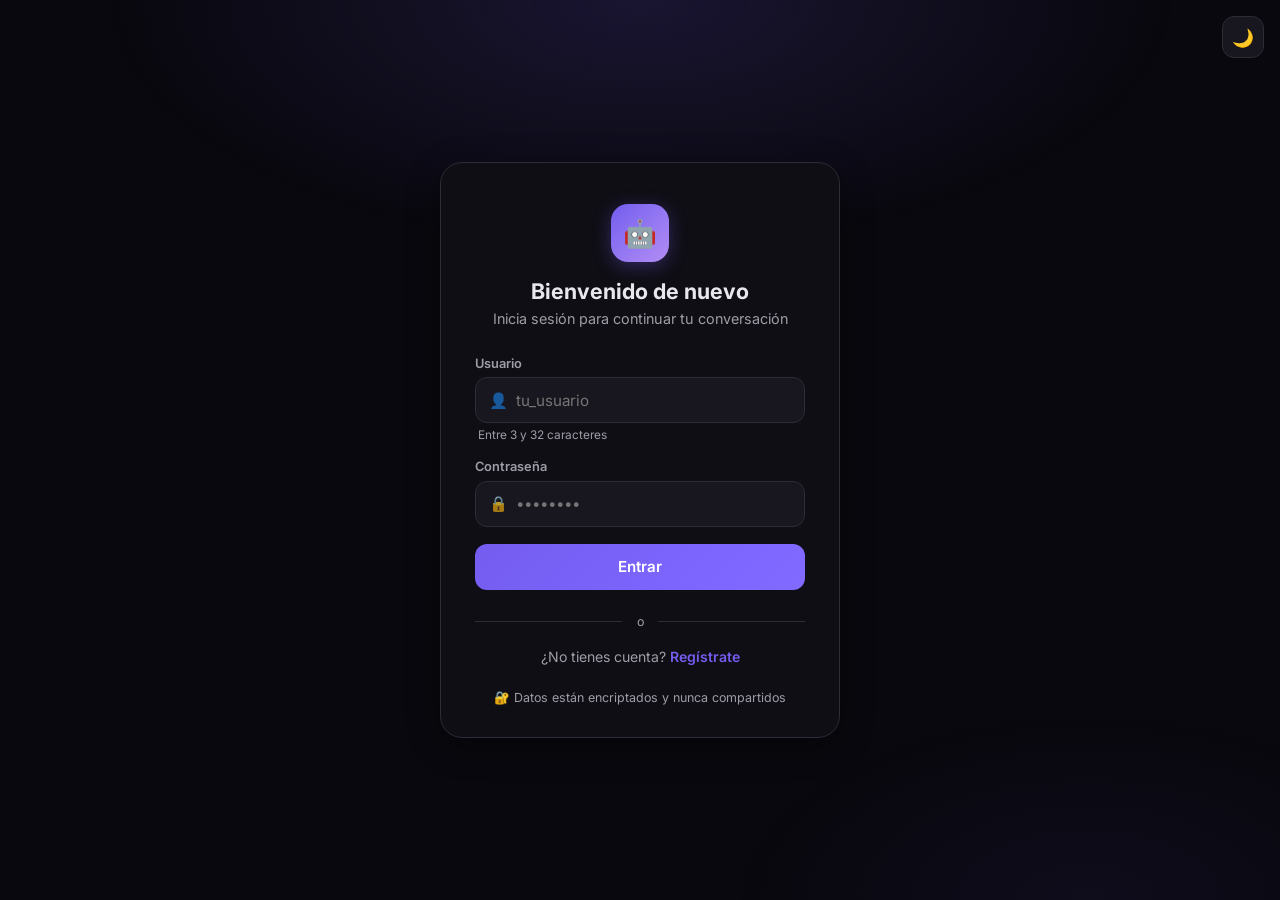
==== page/register/register.html @ bdcfb997 "chatbot 404" ====
<!DOCTYPE html>
<html lang="es">
<head>
    <meta charset="UTF-8">
    <meta name="viewport" content="width=device-width, initial-scale=1.0, viewport-fit=cover">
    <!-- NUEVO: pantallas de login no deben indexarse -->
    <meta name="robots" content="noindex">
    <meta name="description" content="Asistente de IA.">
    <meta name="theme-color" content="#6d4aff">
    <meta name="color-scheme" content="dark light">
    <meta name="referrer" content="strict-origin-when-cross-origin">

    <title>Acceder — Chatbot</title>

    <link rel="icon" type="image/svg+xml" href="../../ass/img/favicon.svg">
    <link rel="stylesheet" href="../../ass/css/style.css">
    <link rel="preconnect" href="https://fonts.googleapis.com">
    <link rel="preconnect" href="https://fonts.gstatic.com" crossorigin>
    <link href="https://fonts.googleapis.com/css2?family=Inter:wght@400;500;600;700&family=Fira+Code:wght@400;500&display=swap" rel="stylesheet">
</head>
<body data-page="login" class="theme-dark">
    <!-- NUEVO: los usuarios sin JS deben poder salir del ciclo -->
    <noscript>
        <div class="noscript-warning">
            <span>⚠️</span>
            <p>Esta aplicación requiere JavaScript activado.</p>
        </div>
    </noscript>

    <button class="theme-toggle" id="theme-toggle" aria-label="Cambiar tema" title="Alternar modo oscuro/claro" aria-pressed="false">
        <span class="icon moon">🌙</span>
        <span class="icon sun hidden">☀️</span>
    </button>

    <main class="auth-page">
        <div class="auth-card glass-effect">
            <div class="auth-header">
                <div class="auth-logo animate-bounce" aria-hidden="true">🤖</div>
                <h1 id="auth-title" class="animate-fade-in">Bienvenido de nuevo</h1>
                <p id="auth-sub" class="sub animate-fade-in-delay">Inicia sesión para continuar tu conversación</p>
            </div>

            <div class="auth-error-box hidden" id="auth-error" role="alert" aria-live="assertive">
                <span class="error-icon">⚠️</span>
                <span class="error-message"></span>
            </div>

            <!-- Formulario Login -->
            <form id="login-form" class="animate-slide-up" novalidate aria-labelledby="auth-title">
                <div class="input-group">
                    <label for="login-user">Usuario</label>
                    <div class="input-wrapper">
                        <span class="input-icon" aria-hidden="true">👤</span>
                        <input type="text" id="login-user" name="username" required autocomplete="username"
                               minlength="3" maxlength="32" placeholder="tu_usuario"
                               aria-describedby="login-user-hint">
                    </div>
                    <!-- NUEVO: pista de formato accesible -->
                    <p class="input-hint" id="login-user-hint">Entre 3 y 32 caracteres</p>
                </div>
                <div class="input-group">
                    <label for="login-pass">Contraseña</label>
                    <div class="input-wrapper">
                        <span class="input-icon" aria-hidden="true">🔒</span>
                        <input type="password" id="login-pass" name="password" required
                               autocomplete="current-password" placeholder="••••••••">
                    </div>
                </div>
                <button type="submit" class="btn-primary btn-animated" id="login-submit">
                    <span class="btn-text">Entrar</span>
                    <span class="btn-loader hidden" aria-hidden="true">⏳</span>
                </button>
            </form>

            <!-- Formulario Registro -->
            <form id="register-form" class="hidden animate-slide-up" novalidate>
                <div class="input-group">
                    <label for="reg-user">Elige un usuario</label>
                    <div class="input-wrapper">
                        <span class="input-icon" aria-hidden="true">👤</span>
                        <input type="text" id="reg-user" name="new-username" required minlength="3" maxlength="32"
                               autocomplete="off" placeholder="nuevo_usuario"
                               aria-describedby="reg-user-hint">
                    </div>
                    <p class="input-hint" id="reg-user-hint">Entre 3 y 32 caracteres</p>
                </div>
                <div class="input-group">
                    <label for="reg-pass">Elige una contraseña</label>
                    <div class="input-wrapper">
                        <span class="input-icon" aria-hidden="true">🔒</span>
                        <input type="password" id="reg-pass" name="new-password" required minlength="6" maxlength="72"
                               autocomplete="new-password" placeholder="Mínimo 6 caracteres"
                               aria-describedby="reg-pass-strength">
                    </div>
                    <!-- NUEVO: indicador visual de fuerza de contraseña -->
                    <div class="strength-meter hidden" id="reg-pass-strength" aria-live="polite">
                        <div class="strength-bars" data-level="0">
                            <span></span><span></span><span></span><span></span>
                        </div>
                        <span class="strength-label">Seguridad de la contraseña</span>
                    </div>
                </div>
                <div class="input-group">
                    <label for="reg-pass-confirm">Confirmar contraseña</label>
                    <div class="input-wrapper">
                        <span class="input-icon" aria-hidden="true">✓</span>
                        <input type="password" id="reg-pass-confirm" name="password-confirm" required
                               autocomplete="new-password" placeholder="Repite la contraseña">
                    </div>
                </div>
                <button type="submit" class="btn-primary btn-animated" id="reg-submit">
                    <span class="btn-text">Crear cuenta</span>
                    <span class="btn-loader hidden" aria-hidden="true">⏳</span>
                </button>
            </form>

            <div class="auth-divider" aria-hidden="true">
                <span>o</span>
            </div>

            <p class="auth-switch" id="auth-switch">
                ¿No tienes cuenta? <a href="#" id="toggle-link" tabindex="0">Regístrate</a>
            </p>

            <div class="auth-footer">
                <p class="text-muted">🔐 Datos están encriptados y nunca compartidos</p>
            </div>
        </div>
    </main>
    <script type="module" src="../../ass/js/script.js"></script>
</body>
</html>
---- ass/css/style.css ----
/* ============================================================
   Chatbot UI — Tema oscuro/claro moderno (2026)
   Stack: oklch() + color-mix() — Baseline ampliamente soportado
   Compatible con: Chrome/Edge 111+, Firefox 113+, Safari 15.4+
   ============================================================ */

/* ---------------- TOKENS DE DISEÑO ---------------- */

:root {
    color-scheme: dark;

    /* Paleta base en OKLCH: tono morado Proton ~285 */
    --primary:         oklch(58% 0.21 285);
    --primary-hover:   oklch(63% 0.22 285);
    --primary-soft:    oklch(58% 0.21 285 / 0.16);

    /* Superficies (grises fríos, nunca negro puro — evita halación OLED) */
    --bg:              oklch(14% 0.012 290);
    --bg-elev:         oklch(17% 0.014 290);
    --surface:         oklch(21% 0.016 290);
    --surface-2:       oklch(26% 0.018 290);
    --code-bg:         oklch(12% 0.01 290);

    /* Texto */
    --text:            oklch(93% 0.006 290);
    --text-dim:        oklch(70% 0.014 290);

    --border:          oklch(30% 0.02 290);
    --border-strong:   oklch(38% 0.025 290);

    /* Estados */
    --accent-green:    oklch(70% 0.17 155);
    --accent-red:      oklch(63% 0.21 25);
    --accent-amber:    oklch(75% 0.15 85);

    /* Geometría y profundidad */
    --radius:          16px;
    --radius-sm:       10px;
    --shadow:          0 8px 32px oklch(0% 0 0 / 0.38);
    --shadow-glow:     0 4px 18px oklch(58% 0.21 285 / 0.35);

    /* Tipografía fluida */
    --font-sans: "Inter", -apple-system, BlinkMacSystemFont, "Segoe UI", Roboto, sans-serif;
    --font-mono: "Fira Code", "JetBrains Mono", ui-monospace, monospace;
}

/* Modo claro — se activa con .theme-light o data-theme="light" */
body.theme-light,
body[data-theme="light"] {
    color-scheme: light;

    --bg:              oklch(97% 0.004 290);
    --bg-elev:         oklch(100% 0 0);
    --surface:         oklch(100% 0 0);
    --surface-2:       oklch(94% 0.006 290);
    --code-bg:         oklch(95% 0.006 290);

    --text:            oklch(22% 0.02 290);
    --text-dim:        oklch(48% 0.02 290);

    --border:          oklch(88% 0.01 290);
    --border-strong:   oklch(80% 0.015 290);

    --shadow:          0 8px 32px oklch(20% 0.02 290 / 0.1);
}

/* ---------------- RESET / BASE ---------------- */

*, *::before, *::after { box-sizing: border-box; margin: 0; padding: 0; }

html { height: 100%; }
body {
    height: 100%;
    font-family: var(--font-sans);
    color: var(--text);
    background: var(--bg);
    -webkit-font-smoothing: antialiased;
    transition: background-color .3s ease, color .3s ease;
}

/* Fondo con aura morada sutil (solo decorativo, sin afectar rendimiento) */
body::before {
    content: "";
    position: fixed;
    inset: 0;
    z-index: -1;
    pointer-events: none;
    background:
        radial-gradient(60% 40% at 50% 0%, var(--primary-soft) 0%, transparent 70%),
        radial-gradient(40% 30% at 85% 100%, oklch(58% 0.21 285 / 0.06) 0%, transparent 70%);
}

::selection { background: var(--primary); color: #fff; }

button { font-family: inherit; }
button:focus-visible,
a:focus-visible,
input:focus-visible,
textarea:focus-visible,
[tabindex]:focus-visible {
    outline: 2px solid var(--primary);
    outline-offset: 2px;
    border-radius: 4px;
}

/* Scrollbar */
::-webkit-scrollbar { width: 8px; height: 8px; }
::-webkit-scrollbar-track { background: transparent; }
::-webkit-scrollbar-thumb { background: var(--surface-2); border-radius: 4px; }
::-webkit-scrollbar-thumb:hover { background: var(--border-strong); }
* { scrollbar-width: thin; scrollbar-color: var(--surface-2) transparent; }

/* ---------------- UTILIDADES ---------------- */

.hidden { display: none !important; }

.glass-effect {
    background: color-mix(in oklab, var(--bg-elev) 78%, transparent);
    backdrop-filter: blur(12px) saturate(1.4);
    -webkit-backdrop-filter: blur(12px) saturate(1.4);
}

/* Skip link accesible (visible solo con Tab) */
.skip-link {
    position: absolute;
    top: -100px;
    left: 1rem;
    z-index: 1000;
    padding: .6rem 1rem;
    background: var(--primary);
    color: #fff;
    font-weight: 600;
    border-radius: 0 0 var(--radius-sm) var(--radius-sm);
    text-decoration: none;
    transition: top .2s ease;
}
.skip-link:focus { top: 0; }

/* Aviso sin JavaScript */
.noscript-warning {
    position: fixed;
    inset: 0;
    display: grid;
    place-content: center;
    gap: .8rem;
    justify-items: center;
    background: var(--bg);
    color: var(--text);
    font-size: 1rem;
    z-index: 999;
}
.noscript-warning span { font-size: 2.2rem; }

/* ============================================================
   INDEX — PANTALLA DE CARGA
   ============================================================ */

.loader-screen {
    position: fixed;
    inset: 0;
    z-index: 900;
    display: grid;
    place-content: center;
    justify-items: center;
    gap: 1.4rem;
    background: var(--bg);
    transition: opacity .35s ease, visibility .35s ease;
}
.loader-screen.done { opacity: 0; visibility: hidden; pointer-events: none; }

.logo-loader {
    position: relative;
    width: 88px;
    height: 88px;
    display: grid;
    place-items: center;
}

.spinner-ring {
    position: absolute;
    inset: 0;
    border-radius: 50%;
    border: 3px solid transparent;
    border-top-color: var(--primary);
    border-right-color: color-mix(in oklab, var(--primary) 40%, transparent);
    animation: spin 1s linear infinite;
}
@keyframes spin { to { transform: rotate(360deg); } }

.logo-icon {
    font-size: 2.4rem;
    animation: breathe 2s ease-in-out infinite;
}
@keyframes breathe { 50% { transform: scale(1.12); } }

.loading-text {
    color: var(--text-dim);
    font-size: .9rem;
    letter-spacing: .02em;
}

/* Barra de progreso indeterminada */
.loading-bar {
    width: 160px;
    height: 3px;
    border-radius: 3px;
    background: var(--surface-2);
    overflow: hidden;
    position: relative;
}
.loading-bar::after {
    content: "";
    position: absolute;
    inset: 0;
    width: 40%;
    border-radius: inherit;
    background: var(--primary);
    animation: slide-bar 1.2s ease-in-out infinite;
}
@keyframes slide-bar {
    from { transform: translateX(-100%); }
    to   { transform: translateX(350%); }
}

/* ============================================================
   REGISTER — AUTENTICACIÓN
   ============================================================ */

.auth-page {
    min-height: 100vh;
    min-height: 100dvh;
    display: grid;
    place-items: center;
    padding: 1rem;
}

.auth-card {
    width: 100%;
    max-width: 400px;
    background: var(--bg-elev);
    border: 1px solid var(--border);
    border-radius: 22px;
    padding: 2.6rem 2.1rem 2rem;
    box-shadow: var(--shadow);
    animation: rise .45s cubic-bezier(.2, .8, .3, 1);
}
@keyframes rise {
    from { opacity: 0; transform: translateY(16px) scale(.98); }
    to   { opacity: 1; transform: translateY(0) scale(1); }
}

.auth-header { text-align: center; margin-bottom: 1.8rem; }

.auth-logo {
    width: 58px;
    height: 58px;
    margin: 0 auto 1rem;
    border-radius: 17px;
    background: linear-gradient(135deg, var(--primary), oklch(72% 0.15 300));
    display: grid;
    place-items: center;
    font-size: 1.7rem;
    box-shadow: var(--shadow-glow);
}

#auth-title { font-size: 1.35rem; font-weight: 700; margin-bottom: .35rem; }
.sub { color: var(--text-dim); font-size: .9rem; }

.auth-error-box {
    display: flex;
    align-items: center;
    gap: .55rem;
    background: color-mix(in oklab, var(--accent-red) 12%, transparent);
    color: var(--accent-red);
    border: 1px solid color-mix(in oklab, var(--accent-red) 30%, transparent);
    padding: .65rem .9rem;
    border-radius: var(--radius-sm);
    font-size: .85rem;
    margin-bottom: 1.1rem;
    animation: shake .3s ease;
}
@keyframes shake {
    25% { transform: translateX(-4px); }
    75% { transform: translateX(4px); }
}

/* Formularios */
.input-group { margin-bottom: 1.1rem; }

.input-group label {
    display: block;
    font-size: .8rem;
    font-weight: 600;
    color: var(--text-dim);
    margin-bottom: .4rem;
}

.input-wrapper {
    position: relative;
    display: flex;
    align-items: center;
}

.input-icon {
    position: absolute;
    left: .9rem;
    font-size: .95rem;
    pointer-events: none;
    opacity: .7;
}

.input-wrapper input {
    width: 100%;
    padding: .78rem 1rem .78rem 2.5rem;
    background: var(--surface);
    border: 1px solid var(--border);
    border-radius: 12px;
    color: var(--text);
    font-size: .95rem;
    font-family: inherit;
    outline: none;
    transition: border-color .2s, box-shadow .2s, background-color .2s;
}
.input-wrapper input:focus {
    border-color: var(--primary);
    box-shadow: 0 0 0 3px var(--primary-soft);
}
.input-wrapper input:user-invalid {
    border-color: var(--accent-red);
    box-shadow: 0 0 0 3px color-mix(in oklab, var(--accent-red) 14%, transparent);
}

.input-hint {
    font-size: .74rem;
    color: var(--text-dim);
    margin-top: .3rem;
    padding-left: .2rem;
}

/* Medidor de fuerza de contraseña */
.strength-meter { margin-top: .55rem; }
.strength-bars {
    display: flex;
    gap: 4px;
    margin-bottom: .3rem;
}
.strength-bars span {
    flex: 1;
    height: 4px;
    border-radius: 2px;
    background: var(--surface-2);
    transition: background-color .25s ease;
}
.strength-bars[data-level="1"] span:nth-child(-n+1) { background: var(--accent-red); }
.strength-bars[data-level="2"] span:nth-child(-n+2) { background: var(--accent-amber); }
.strength-bars[data-level="3"] span:nth-child(-n+3) { background: oklch(75% 0.14 130); }
.strength-bars[data-level="4"] span:nth-child(-n+4) { background: var(--accent-green); }

.strength-label { font-size: .74rem; color: var(--text-dim); }

/* Botón primario */
.btn-primary {
    width: 100%;
    padding: .82rem;
    background: linear-gradient(135deg, var(--primary), var(--primary-hover));
    color: #fff;
    border: none;
    border-radius: 12px;
    font-size: .95rem;
    font-weight: 600;
    cursor: pointer;
    transition: transform .15s, filter .2s, box-shadow .2s;
}
.btn-primary:hover { filter: brightness(1.08); box-shadow: var(--shadow-glow); }
.btn-primary:active { transform: scale(.98); }
.btn-primary:disabled { opacity: .55; cursor: wait; }

.btn-animated { display: grid; place-items: center; }
.btn-text,
.btn-loader { grid-area: 1 / 1; transition: opacity .2s; }
.btn-animated.loading .btn-text { opacity: 0; }
.btn-animated.loading .btn-loader { opacity: 1; animation: spin 1s linear infinite; }

.auth-divider {
    display: flex;
    align-items: center;
    gap: .9rem;
    margin: 1.5rem 0 .2rem;
    color: var(--text-dim);
    font-size: .78rem;
}
.auth-divider::before,
.auth-divider::after { content: ""; flex: 1; height: 1px; background: var(--border); }

.auth-switch {
    text-align: center;
    font-size: .88rem;
    color: var(--text-dim);
    margin-top: 1.2rem;
}
.auth-switch a { color: var(--primary); font-weight: 600; text-decoration: none; cursor: pointer; }
.auth-switch a:hover { text-decoration: underline; }

.auth-footer { margin-top: 1.6rem; text-align: center; }
.text-muted { color: var(--text-dim); font-size: .78rem; }

/* Animaciones de entrada del auth */
.animate-fade-in { animation: fadeUp .5s ease both; }
.animate-fade-in-delay { animation: fadeUp .5s .12s ease both; }
.animate-slide-up { animation: rise .45s cubic-bezier(.2, .8, .3, 1) both; }
.animate-bounce { animation: floatY 3s ease-in-out infinite; }
@keyframes fadeUp {
    from { opacity: 0; transform: translateY(8px); }
    to   { opacity: 1; transform: translateY(0); }
}
@keyframes floatY { 50% { transform: translateY(-6px); } }

/* Toggle de tema (posición fija, presente en todas las páginas) */
.theme-toggle {
    position: fixed;
    top: 1rem;
    right: 1rem;
    width: 42px;
    height: 42px;
    border-radius: 12px;
    background: var(--surface);
    border: 1px solid var(--border);
    color: var(--text);
    font-size: 1.1rem;
    cursor: pointer;
    z-index: 60;
    display: grid;
    place-items: center;
    transition: background-color .2s, transform .15s;
}
.theme-toggle:hover { background: var(--surface-2); transform: translateY(-1px); }
.theme-toggle .icon { grid-area: 1 / 1; transition: opacity .2s, transform .3s; }
.theme-toggle .icon.sun { opacity: 0; transform: rotate(90deg) scale(.6); }
.theme-toggle .icon.sun.visible { opacity: 1; transform: rotate(0) scale(1); }

/* ============================================================
   CHAT — LAYOUT PRINCIPAL
   ============================================================ */

.app-container {
    display: grid;
    grid-template-columns: 272px minmax(0, 1fr);
    height: 100vh;
    height: 100dvh;
    overflow: hidden;
}

/* ---------------- SIDEBAR ---------------- */

.sidebar {
    background: var(--bg-elev);
    border-right: 1px solid var(--border);
    display: flex;
    flex-direction: column;
    padding: 1rem .8rem;
    gap: .4rem;
    min-height: 0;
}

.sidebar-brand {
    display: flex;
    align-items: center;
    gap: .7rem;
    padding: .35rem .5rem .9rem;
}

.brand-icon {
    width: 38px;
    height: 38px;
    border-radius: 11px;
    background: linear-gradient(135deg, var(--primary), oklch(72% 0.15 300));
    display: grid;
    place-items: center;
    font-size: 1.15rem;
    flex-shrink: 0;
    box-shadow: var(--shadow-glow);
}

.brand-text { display: flex; flex-direction: column; min-width: 0; }
.brand-name { font-size: .98rem; font-weight: 700; }
.brand-status { font-size: .72rem; color: var(--text-dim); }

.online-dot::before {
    content: "●";
    color: var(--accent-green);
    margin-right: 4px;
    font-size: .6rem;
    animation: pulse 2s infinite;
}
@keyframes pulse { 50% { opacity: .45; } }

.animate-pulse { animation: pulse 2.5s infinite; }

/* Botón nueva conversación */
.new-chat-btn {
    display: flex;
    align-items: center;
    gap: .6rem;
    width: 100%;
    padding: .68rem .85rem;
    background: linear-gradient(135deg, var(--primary), var(--primary-hover));
    color: #fff;
    border: none;
    border-radius: var(--radius-sm);
    font-size: .88rem;
    font-weight: 600;
    cursor: pointer;
    transition: filter .2s, transform .15s;
}
.new-chat-btn:hover { filter: brightness(1.08); }
.new-chat-btn:active { transform: scale(.98); }
.new-chat-btn .btn-icon { font-size: 1.05rem; line-height: 1; }
.new-chat-btn .btn-shortcut {
    margin-left: auto;
    font-size: .68rem;
    background: oklch(0% 0 0 / 0.25);
    padding: .15rem .4rem;
    border-radius: 5px;
    font-family: var(--font-mono);
}

/* Historial */
.sidebar-section {
    display: flex;
    flex-direction: column;
    min-height: 0;
    flex: 1;
}

.section-header {
    display: flex;
    align-items: center;
    justify-content: space-between;
    padding: .7rem .6rem .35rem;
}

.section-title {
    font-size: .68rem;
    font-weight: 700;
    text-transform: uppercase;
    letter-spacing: .09em;
    color: var(--text-dim);
}

.mini-icon-btn {
    border: none;
    background: none;
    color: var(--text-dim);
    font-size: .8rem;
    cursor: pointer;
    padding: .25rem;
    border-radius: 6px;
    transition: color .15s, background-color .15s, transform .3s;
}
.mini-icon-btn:hover { color: var(--text); background: var(--surface-2); }
.mini-icon-btn.spinning { animation: spin .7s linear; }

.history-list {
    flex: 1;
    overflow-y: auto;
    display: flex;
    flex-direction: column;
    gap: 2px;
    padding: .2rem;
}

.hist-item {
    display: flex;
    align-items: center;
    gap: .6rem;
    padding: .55rem .7rem;
    border: none;
    background: none;
    border-radius: var(--radius-sm);
    cursor: pointer;
    font-size: .85rem;
    color: var(--text);
    text-align: left;
    width: 100%;
    overflow: hidden;
    transition: background-color .15s;
}
.hist-item:hover { background: var(--surface-2); }
.hist-item.active { background: var(--primary-soft); color: var(--primary); }
.hist-item .dot {
    width: 7px;
    height: 7px;
    border-radius: 50%;
    background: var(--text-dim);
    flex-shrink: 0;
    opacity: .5;
}
.hist-item.active .dot { background: var(--primary); opacity: 1; }

/* Skeletons del historial (shimmer) */
.history-skeleton { display: flex; flex-direction: column; gap: 8px; padding: .3rem .2rem; }
.skel-item {
    height: 34px;
    border-radius: var(--radius-sm);
    background: linear-gradient(
        90deg,
        var(--surface-2) 25%,
        color-mix(in oklab, var(--surface-2) 55%, var(--bg-elev)) 50%,
        var(--surface-2) 75%
    );
    background-size: 200% 100%;
    animation: shimmer 1.4s ease-in-out infinite;
}
.skel-item:nth-child(2) { animation-delay: .15s; }
.skel-item:nth-child(3) { animation-delay: .3s; }
@keyframes shimmer { to { background-position: -200% 0; } }

.sidebar-spacer { flex: 0 0 .5rem; }

/* Perfil y acciones inferiores */
.sidebar-actions { display: flex; flex-direction: column; gap: .5rem; }

.user-mini-profile {
    display: flex;
    align-items: center;
    gap: .6rem;
    padding: .55rem .6rem;
    border-top: 1px solid var(--border);
    margin-top: .3rem;
}

.avatar-circle {
    width: 34px;
    height: 34px;
    border-radius: 50%;
    background: var(--surface-2);
    display: grid;
    place-items: center;
    font-size: .95rem;
    flex-shrink: 0;
}

.username-display {
    font-size: .87rem;
    font-weight: 600;
    color: var(--text);
    overflow: hidden;
    text-overflow: ellipsis;
    white-space: nowrap;
}

.action-buttons { display: flex; flex-direction: column; gap: .3rem; }

.action-btn {
    display: flex;
    align-items: center;
    gap: .6rem;
    padding: .55rem .7rem;
    border: none;
    border-radius: var(--radius-sm);
    background: none;
    color: var(--text-dim);
    font-size: .84rem;
    cursor: pointer;
    text-align: left;
    transition: color .15s, background-color .15s;
}
.action-btn:hover { color: var(--text); background: var(--surface-2); }
.action-btn.danger:hover {
    color: var(--accent-red);
    background: color-mix(in oklab, var(--accent-red) 12%, transparent);
}

/* Backdrop móvil */
.backdrop {
    display: none;
    position: fixed;
    inset: 0;
    background: oklch(0% 0 0 / 0.55);
    z-index: 39;
    opacity: 0;
    transition: opacity .25s ease;
}
.backdrop.show { display: block; opacity: 1; }

/* ---------------- TOPBAR ---------------- */

.main-content {
    display: flex;
    flex-direction: column;
    height: 100vh;
    height: 100dvh;
    min-width: 0;
}

.topbar {
    display: flex;
    align-items: center;
    gap: 1rem;
    padding: .75rem 1.3rem;
    border-bottom: 1px solid var(--border);
    z-index: 30;
    flex-shrink: 0;
}

.topbar-left { display: flex; align-items: center; gap: .8rem; }
.page-title { font-size: 1.02rem; font-weight: 650; }

.menu-btn {
    display: none;
    width: 38px;
    height: 38px;
    border: 1px solid var(--border);
    border-radius: var(--radius-sm);
    background: var(--surface);
    color: var(--text);
    font-size: 1rem;
    cursor: pointer;
    place-items: center;
}

.topbar-center { flex: 1; display: flex; justify-content: center; }

.model-selector {
    display: inline-flex;
    align-items: center;
    gap: .5rem;
    padding: .4rem .9rem;
    background: var(--surface);
    border: 1px solid var(--border);
    border-radius: 20px;
    font-size: .8rem;
    color: var(--text-dim);
    cursor: pointer;
    transition: border-color .2s, color .2s;
}
.model-selector:hover { border-color: var(--primary); color: var(--text); }
.model-name { font-family: var(--font-mono); font-size: .75rem; }

.topbar-right { display: flex; align-items: center; gap: .9rem; }

.connection-status {
    display: inline-flex;
    align-items: center;
    gap: .45rem;
    font-size: .76rem;
    color: var(--text-dim);
    padding: .3rem .75rem;
    border-radius: 20px;
    background: var(--surface-2);
}

.status-dot {
    width: 8px;
    height: 8px;
    border-radius: 50%;
    background: var(--text-dim);
}
.status-dot.connected {
    background: var(--accent-green);
    box-shadow: 0 0 8px var(--accent-green);
    animation: pulse 2s infinite;
}
.status-dot.disconnected { background: var(--accent-red); }

/* En chat.html el theme-toggle va en el flujo, no fijo */
body[data-page="chat"] .theme-toggle { position: static; width: 38px; height: 38px; border-radius: var(--radius-sm); }

/* ---------------- BANNERS DE CONEXIÓN ---------------- */

.conn-banner {
    display: flex;
    align-items: center;
    justify-content: center;
    gap: .5rem;
    font-size: .8rem;
    padding: .5rem 1rem;
    flex-shrink: 0;
}
.conn-banner.hidden { display: none; }

.conn-offline {
    background: color-mix(in oklab, var(--accent-red) 12%, transparent);
    color: var(--accent-red);
    border-bottom: 1px solid color-mix(in oklab, var(--accent-red) 25%, transparent);
}
.conn-warning {
    background: color-mix(in oklab, var(--accent-amber) 10%, transparent);
    color: var(--accent-amber);
    border-bottom: 1px solid color-mix(in oklab, var(--accent-amber) 22%, transparent);
}

.retry-btn {
    border: 1px solid currentColor;
    background: none;
    color: inherit;
    font-size: .74rem;
    font-weight: 600;
    padding: .18rem .7rem;
    border-radius: 14px;
    cursor: pointer;
    transition: background-color .15s;
}
.retry-btn:hover { background: color-mix(in oklab, currentColor 12%, transparent); }

/* ============================================================
   CHAT — ÁREA DE MENSAJES
   ============================================================ */

.chat-scroll-container {
    position: relative;
    flex: 1;
    min-height: 0;
    overflow-y: auto;
    overscroll-behavior: contain;
    scroll-behavior: smooth;
}

.chat-box { padding: 1.5rem clamp(1rem, 4vw, 3rem); }

.chat-inner {
    max-width: 780px;
    margin: 0 auto;
    display: flex;
    flex-direction: column;
    gap: 1.1rem;
}

/* Separador de fecha */
.date-sep {
    display: flex;
    align-items: center;
    gap: .8rem;
    font-size: .7rem;
    color: var(--text-dim);
    margin: .4rem 0;
    text-transform: capitalize;
}
.date-sep::before,
.date-sep::after { content: ""; flex: 1; height: 1px; background: var(--border); }

/* ---------------- MENSAJES ---------------- */

.message {
    display: flex;
    gap: .8rem;
    animation: msgIn .28s cubic-bezier(.2, .8, .3, 1);
}
@keyframes msgIn {
    from { opacity: 0; transform: translateY(10px); }
    to   { opacity: 1; transform: translateY(0); }
}

.message.msg-user { flex-direction: row-reverse; }

.msg-avatar {
    width: 34px;
    height: 34px;
    border-radius: 11px;
    display: grid;
    place-items: center;
    font-size: .9rem;
    flex-shrink: 0;
    margin-top: 2px;
}
.msg-assistant .msg-avatar {
    background: linear-gradient(135deg, var(--primary), oklch(72% 0.15 300));
    box-shadow: var(--shadow-glow);
}
.msg-user .msg-avatar { background: var(--surface-2); }

.msg-body {
    max-width: 82%;
    min-width: 0;
    display: flex;
    flex-direction: column;
}
.msg-user .msg-body { align-items: flex-end; }

.msg-header {
    display: flex;
    align-items: baseline;
    gap: .5rem;
    font-size: .72rem;
    color: var(--text-dim);
    padding: 0 .2rem .25rem;
}
.msg-user .msg-header { flex-direction: row-reverse; }
.msg-author { font-weight: 600; }
.msg-time { font-variant-numeric: tabular-nums; opacity: .8; }

/* Burbujas */
.msg-content {
    padding: .78rem 1.05rem;
    border-radius: var(--radius);
    line-height: 1.65;
    font-size: .93rem;
    word-wrap: break-word;
    overflow-wrap: anywhere;
}

.msg-assistant .msg-content {
    background: var(--surface);
    border: 1px solid var(--border);
    border-bottom-left-radius: 5px;
    width: fit-content;
    max-width: 100%;
}

.msg-user .msg-content {
    background: linear-gradient(135deg, var(--primary), var(--primary-hover));
    color: #fff;
    border-bottom-right-radius: 5px;
}

/* Markdown dentro del mensaje */
.msg-content p { margin: 0 0 .6em; }
.msg-content p:last-child { margin-bottom: 0; }
.msg-content code {
    background: var(--code-bg);
    padding: .15em .4em;
    border-radius: 5px;
    font-family: var(--font-mono);
    font-size: .84em;
}
.msg-user .msg-content code { background: oklch(0% 0 0 / 0.25); }
.msg-content pre {
    background: var(--code-bg);
    border: 1px solid var(--border);
    padding: .9rem 1rem;
    border-radius: var(--radius-sm);
    overflow-x: auto;
    margin: .6em 0;
}
.msg-content pre code { background: none; padding: 0; }
.msg-content ul,
.msg-content ol { padding-left: 1.3em; margin: .5em 0; }
.msg-content strong { font-weight: 650; }
.msg-content a { color: var(--primary); }

/* Cursor de streaming */
.stream-cursor::after {
    content: "▍";
    color: var(--primary);
    animation: blink .8s infinite;
}
@keyframes blink { 50% { opacity: 0; } }

/* Acciones por mensaje (copiar / regenerar / feedback) */
.msg-actions {
    display: flex;
    gap: 2px;
    padding: .25rem 0 0;
    opacity: 0;
    transform: translateY(-2px);
    transition: opacity .2s ease, transform .2s ease;
}
.message:hover .msg-actions,
.message:focus-within .msg-actions { opacity: 1; transform: translateY(0); }

.msg-action-btn {
    border: none;
    background: none;
    color: var(--text-dim);
    font-size: .78rem;
    cursor: pointer;
    padding: .25rem .4rem;
    border-radius: 7px;
    transition: color .15s, background-color .15s, transform .15s;
}
.msg-action-btn:hover {
    color: var(--text);
    background: var(--surface-2);
    transform: translateY(-1px);
}
.msg-action-btn.active { color: var(--primary); background: var(--primary-soft); }

/* ---------------- INDICADOR DE ESCRITURA ---------------- */

.typing-indicator {
    display: flex;
    align-items: center;
    gap: .8rem;
    animation: msgIn .25s ease;
}
.typing-indicator.hidden { display: none; }

.typing-avatar {
    width: 34px;
    height: 34px;
    border-radius: 11px;
    background: linear-gradient(135deg, var(--primary), oklch(72% 0.15 300));
    display: grid;
    place-items: center;
    font-size: .9rem;
    flex-shrink: 0;
}

.typing-dots {
    display: inline-flex;
    align-items: center;
    gap: 5px;
    background: var(--surface);
    border: 1px solid var(--border);
    border-radius: var(--radius);
    border-bottom-left-radius: 5px;
    padding: .9rem 1.05rem;
}
.typing-dots span {
    width: 7px;
    height: 7px;
    border-radius: 50%;
    background: var(--text-dim);
    animation: bounce 1.2s infinite;
}
.typing-dots span:nth-child(2) { animation-delay: .15s; }
.typing-dots span:nth-child(3) { animation-delay: .3s; }
@keyframes bounce {
    30% { transform: translateY(-5px); opacity: .5; }
}

/* Botón flotante "ir al final" */
.scroll-bottom-btn {
    position: sticky;
    bottom: 1rem;
    left: calc(50% - 21px);
    display: block;
    width: 42px;
    height: 42px;
    margin-top: -3rem;
    border: 1px solid var(--border);
    border-radius: 50%;
    background: var(--bg-elev);
    color: var(--text);
    font-size: 1rem;
    cursor: pointer;
    box-shadow: var(--shadow);
    z-index: 10;
    animation: rise .2s ease;
    transition: background-color .15s, transform .15s;
}
.scroll-bottom-btn:hover { background: var(--surface-2); transform: translateY(-2px); }
.scroll-bottom-btn.hidden { display: none; }

/* ---------------- ESTADO VACÍO ---------------- */

.empty-state {
    text-align: center;
    margin: auto;
    padding: 3.2rem 1rem 2rem;
    max-width: 640px;
}

.empty-animation {
    position: relative;
    display: grid;
    place-items: center;
    margin-bottom: 1rem;
}
.emoji-large { font-size: 3rem; animation: floatY 3s ease-in-out infinite; }
.sparkle-bg {
    position: absolute;
    width: 120px;
    height: 120px;
    border-radius: 50%;
    background: radial-gradient(circle, var(--primary-soft) 0%, transparent 70%);
    animation: pulse 3s infinite;
}

.empty-title { font-size: 1.35rem; font-weight: 700; margin-bottom: .45rem; }
.empty-sub { color: var(--text-dim); font-size: .92rem; margin-bottom: 1.8rem; }

/* Grid de prompts sugeridos */
.prompts-grid {
    display: grid;
    grid-template-columns: repeat(2, 1fr);
    gap: .7rem;
    margin-bottom: 2rem;
}

.prompt-chip {
    display: flex;
    align-items: center;
    gap: .65rem;
    padding: .8rem 1rem;
    background: var(--surface);
    border: 1px solid var(--border);
    border-radius: 13px;
    color: var(--text);
    font-size: .85rem;
    cursor: pointer;
    text-align: left;
    transition: border-color .2s, background-color .2s, transform .15s, box-shadow .2s;
}
.prompt-chip:hover {
    border-color: var(--primary);
    background: var(--surface-2);
    transform: translateY(-2px);
    box-shadow: var(--shadow-glow);
}
.chip-icon { font-size: 1.1rem; flex-shrink: 0; }
.chip-text { font-weight: 500; }

.features-highlight {
    display: flex;
    flex-wrap: wrap;
    justify-content: center;
    gap: .6rem;
}

.feature-badge {
    display: inline-flex;
    align-items: center;
    gap: .45rem;
    font-size: .76rem;
    color: var(--text-dim);
    background: var(--surface);
    border: 1px solid var(--border);
    padding: .35rem .8rem;
    border-radius: 20px;
}

/* ============================================================
   INPUT
   ============================================================ */

.input-container {
    flex-shrink: 0;
    padding: .8rem clamp(1rem, 4vw, 3rem) 1.1rem;
    background: linear-gradient(transparent, var(--bg) 40%);
}

.input-glass {
    max-width: 780px;
    margin: 0 auto;
    display: flex;
    align-items: flex-end;
    gap: .55rem;
    background: var(--surface);
    border: 1px solid var(--border);
    border-radius: 18px;
    padding: .55rem .55rem .55rem 1.1rem;
    box-shadow: var(--shadow);
    transition: border-color .2s, box-shadow .2s;
}
.input-glass:focus-within {
    border-color: var(--primary);
    box-shadow: 0 0 0 3px var(--primary-soft), var(--shadow);
}

#chat-input {
    flex: 1;
    background: none;
    border: none;
    outline: none;
    color: var(--text);
    font-size: .95rem;
    font-family: inherit;
    resize: none;
    max-height: 150px;
    line-height: 1.5;
    padding: .5rem 0;
    field-sizing: content; /* auto-crece moderno; cae con gracia si no hay soporte */
}
#chat-input::placeholder { color: var(--text-dim); opacity: .75; }

.input-actions { display: flex; gap: .4rem; align-items: flex-end; }

.input-action-btn {
    width: 42px;
    height: 42px;
    border: 1px solid var(--border);
    border-radius: 12px;
    background: var(--surface-2);
    color: var(--text);
    cursor: pointer;
    display: grid;
    place-items: center;
    transition: all .15s;
}
.input-action-btn:hover { border-color: var(--accent-red); }

.send-btn {
    width: 42px;
    height: 42px;
    border: none;
    border-radius: 12px;
    background: linear-gradient(135deg, var(--primary), var(--primary-hover));
    color: #fff;
    font-size: 1rem;
    cursor: pointer;
    flex-shrink: 0;
    display: grid;
    place-items: center;
    transition: transform .15s, filter .2s;
}
.send-btn:hover { filter: brightness(1.1); box-shadow: var(--shadow-glow); }
.send-btn:active { transform: scale(.93); }
.send-btn:disabled { opacity: .4; cursor: default; }

/* Pistas del input */
.input-hints {
    max-width: 780px;
    margin: .55rem auto 0;
    display: flex;
    flex-wrap: wrap;
    justify-content: center;
    align-items: center;
    gap: .45rem;
    font-size: .72rem;
    color: var(--text-dim);
}
.hint-separator { opacity: .5; }
kbd {
    font-family: var(--font-mono);
    font-size: .66rem;
    background: var(--surface-2);
    border: 1px solid var(--border);
    border-bottom-width: 2px;
    border-radius: 5px;
    padding: .1rem .35rem;
}
.hint-counter {
    margin-left: auto;
    font-variant-numeric: tabular-nums;
    opacity: .7;
}

/* ============================================================
   TOASTS
   ============================================================ */

.toast-container {
    position: fixed;
    top: 1rem;
    left: 50%;
    transform: translateX(-50%);
    display: flex;
    flex-direction: column;
    gap: .5rem;
    z-index: 200;
    width: min(92vw, 380px);
    pointer-events: none;
}

.toast {
    display: flex;
    align-items: center;
    gap: .6rem;
    background: var(--bg-elev);
    border: 1px solid var(--border);
    border-radius: var(--radius-sm);
    padding: .7rem 1rem;
    font-size: .85rem;
    box-shadow: var(--shadow);
    animation: toastIn .3s cubic-bezier(.2, .8, .3, 1);
    pointer-events: auto;
}
@keyframes toastIn {
    from { opacity: 0; transform: translateY(-10px) scale(.96); }
    to   { opacity: 1; transform: translateY(0) scale(1); }
}
.toast.toast-out { animation: toastOut .25s ease forwards; }
@keyframes toastOut {
    to { opacity: 0; transform: translateY(-8px) scale(.96); }
}
.toast.success { border-color: color-mix(in oklab, var(--accent-green) 40%, transparent); }
.toast.error   { border-color: color-mix(in oklab, var(--accent-red) 40%, transparent); }

/* ============================================================
   MODAL (dialog nativo)
   ============================================================ */

.modal-dialog {
    border: none;
    border-radius: 18px;
    padding: 0;
    background: transparent;
    max-width: min(92vw, 420px);
}
.modal-dialog::backdrop {
    background: oklch(0% 0 0 / 0.55);
    backdrop-filter: blur(4px);
}
.modal-dialog[open] { animation: rise .25s cubic-bezier(.2, .8, .3, 1); }

.modal-content {
    background: var(--bg-elev);
    border: 1px solid var(--border);
    border-radius: 18px;
    padding: 1.5rem;
    box-shadow: var(--shadow);
}

.modal-header {
    display: flex;
    align-items: center;
    justify-content: space-between;
    margin-bottom: .9rem;
}
.modal-title { font-size: 1.05rem; font-weight: 700; }

.modal-close {
    border: none;
    background: none;
    color: var(--text-dim);
    font-size: 1.4rem;
    line-height: 1;
    cursor: pointer;
    padding: .2rem .4rem;
    border-radius: 8px;
    transition: color .15s, background-color .15s;
}
.modal-close:hover { color: var(--text); background: var(--surface-2); }

.modal-body { font-size: .9rem; color: var(--text-dim); line-height: 1.6; margin-bottom: 1.3rem; }

.modal-actions { display: flex; gap: .6rem; justify-content: flex-end; }

.btn-secondary,
.btn-danger {
    padding: .6rem 1.2rem;
    border-radius: var(--radius-sm);
    font-size: .87rem;
    font-weight: 600;
    cursor: pointer;
    border: 1px solid var(--border);
    background: var(--surface);
    color: var(--text);
    transition: all .15s;
}
.btn-secondary:hover { background: var(--surface-2); }
.btn-danger {
    background: linear-gradient(135deg, var(--accent-red), oklch(58% 0.19 25));
    border-color: transparent;
    color: #fff;
}
.btn-danger:hover { filter: brightness(1.08); }

/* ============================================================
   RESPONSIVE
   ============================================================ */

@media (max-width: 768px) {
    .app-container { grid-template-columns: 1fr; }

    .sidebar {
        position: fixed;
        inset: 0 30% 0 0;
        z-index: 40;
        transform: translateX(-105%);
        transition: transform .28s cubic-bezier(.2, .8, .3, 1);
        box-shadow: var(--shadow);
    }
    .sidebar.open { transform: translateX(0); }

    .menu-btn { display: grid; }
    .msg-body { max-width: 90%; }
    .prompts-grid { grid-template-columns: 1fr; }
    .hint-counter { margin: 0 auto; }

    /* En móvil siempre visibles las acciones (no hay hover) */
    .msg-actions { opacity: 1; transform: none; }
}

@media (max-width: 480px) {
    .topbar-center { display: none; }
    .status-text { display: none; }
    .auth-card { padding: 2rem 1.4rem; }
}

/* Respeto a usuarios con movimiento reducido */
@media (prefers-reduced-motion: reduce) {
    *, *::before, *::after {
        animation-duration: .01ms !important;
        animation-iteration-count: 1 !important;
        transition-duration: .01ms !important;
    }
    .chat-scroll-container { scroll-behavior: auto; }
}
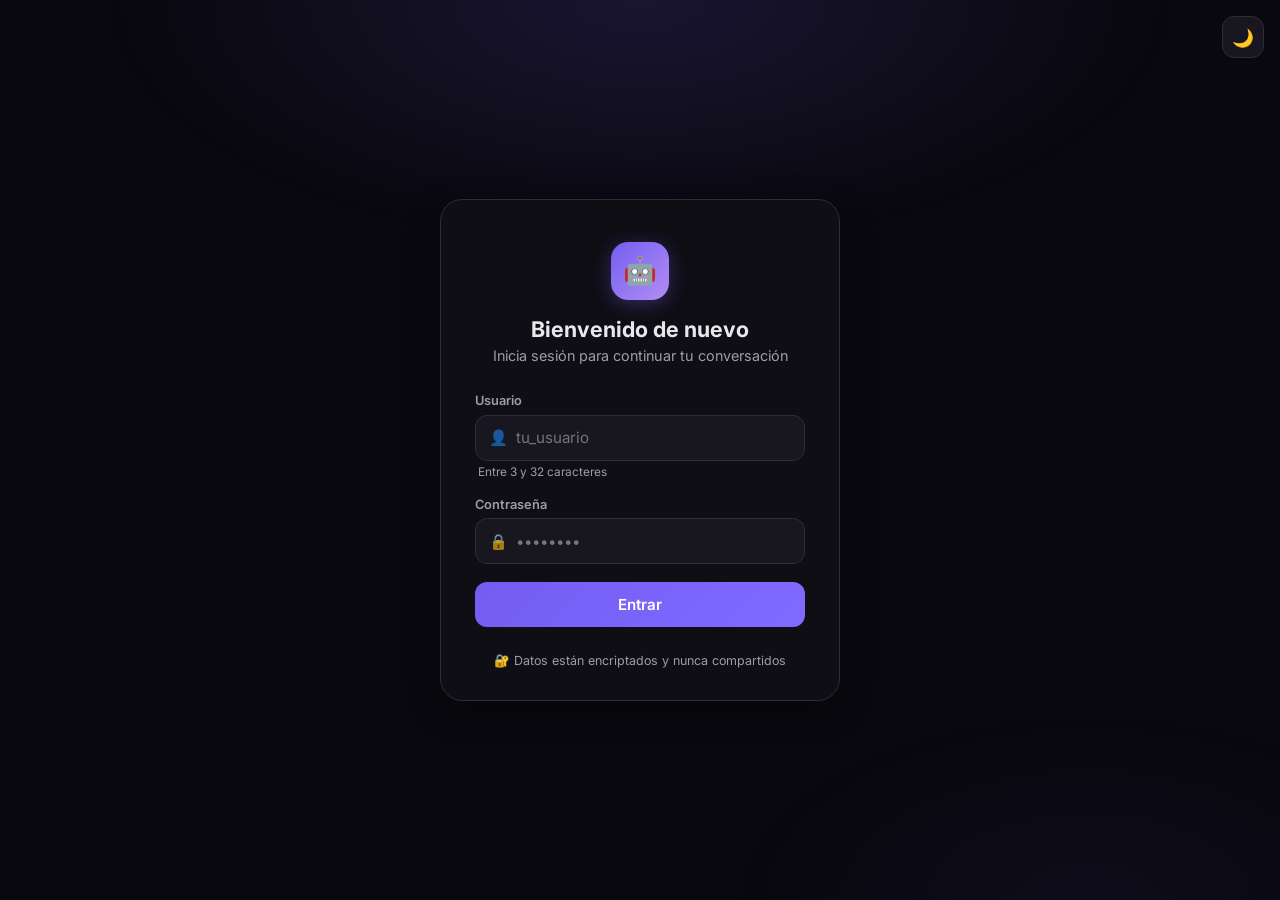
==== commit 18694509: "register Usar nombre y pass" ====
--- a/page/register/register.html
+++ b/page/register/register.html
@@ -72,56 +72,6 @@
                 </button>
             </form>
 
-            <!-- Formulario Registro -->
-            <form id="register-form" class="hidden animate-slide-up" novalidate>
-                <div class="input-group">
-                    <label for="reg-user">Elige un usuario</label>
-                    <div class="input-wrapper">
-                        <span class="input-icon" aria-hidden="true">👤</span>
-                        <input type="text" id="reg-user" name="new-username" required minlength="3" maxlength="32"
-                               autocomplete="off" placeholder="nuevo_usuario"
-                               aria-describedby="reg-user-hint">
-                    </div>
-                    <p class="input-hint" id="reg-user-hint">Entre 3 y 32 caracteres</p>
-                </div>
-                <div class="input-group">
-                    <label for="reg-pass">Elige una contraseña</label>
-                    <div class="input-wrapper">
-                        <span class="input-icon" aria-hidden="true">🔒</span>
-                        <input type="password" id="reg-pass" name="new-password" required minlength="6" maxlength="72"
-                               autocomplete="new-password" placeholder="Mínimo 6 caracteres"
-                               aria-describedby="reg-pass-strength">
-                    </div>
-                    <!-- NUEVO: indicador visual de fuerza de contraseña -->
-                    <div class="strength-meter hidden" id="reg-pass-strength" aria-live="polite">
-                        <div class="strength-bars" data-level="0">
-                            <span></span><span></span><span></span><span></span>
-                        </div>
-                        <span class="strength-label">Seguridad de la contraseña</span>
-                    </div>
-                </div>
-                <div class="input-group">
-                    <label for="reg-pass-confirm">Confirmar contraseña</label>
-                    <div class="input-wrapper">
-                        <span class="input-icon" aria-hidden="true">✓</span>
-                        <input type="password" id="reg-pass-confirm" name="password-confirm" required
-                               autocomplete="new-password" placeholder="Repite la contraseña">
-                    </div>
-                </div>
-                <button type="submit" class="btn-primary btn-animated" id="reg-submit">
-                    <span class="btn-text">Crear cuenta</span>
-                    <span class="btn-loader hidden" aria-hidden="true">⏳</span>
-                </button>
-            </form>
-
-            <div class="auth-divider" aria-hidden="true">
-                <span>o</span>
-            </div>
-
-            <p class="auth-switch" id="auth-switch">
-                ¿No tienes cuenta? <a href="#" id="toggle-link" tabindex="0">Regístrate</a>
-            </p>
-
             <div class="auth-footer">
                 <p class="text-muted">🔐 Datos están encriptados y nunca compartidos</p>
             </div>
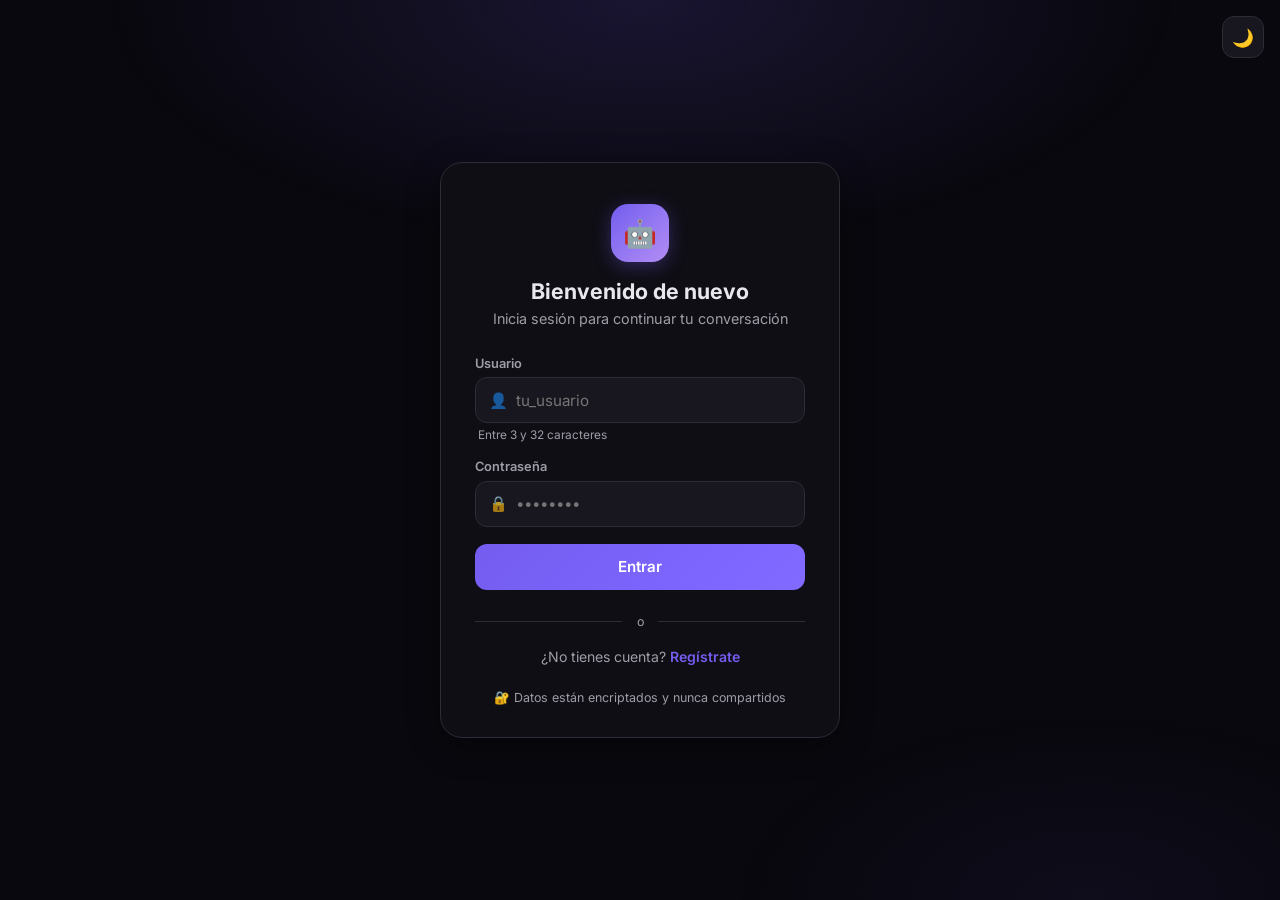
==== commit 07bc6c2f: "feat(auth): restaurar registro multiusuario (global) en login" ====
--- a/page/register/register.html
+++ b/page/register/register.html
@@ -72,6 +72,55 @@
                 </button>
             </form>
 
+            <!-- Formulario Registro -->
+            <form id="register-form" class="hidden animate-slide-up" novalidate>
+                <div class="input-group">
+                    <label for="reg-user">Elige un usuario</label>
+                    <div class="input-wrapper">
+                        <span class="input-icon" aria-hidden="true">👤</span>
+                        <input type="text" id="reg-user" name="new-username" required minlength="3" maxlength="32"
+                               autocomplete="off" placeholder="nuevo_usuario"
+                               aria-describedby="reg-user-hint">
+                    </div>
+                    <p class="input-hint" id="reg-user-hint">Entre 3 y 32 caracteres</p>
+                </div>
+                <div class="input-group">
+                    <label for="reg-pass">Elige una contraseña</label>
+                    <div class="input-wrapper">
+                        <span class="input-icon" aria-hidden="true">🔒</span>
+                        <input type="password" id="reg-pass" name="new-password" required minlength="6" maxlength="72"
+                               autocomplete="new-password" placeholder="Mínimo 6 caracteres"
+                               aria-describedby="reg-pass-strength">
+                    </div>
+                    <div class="strength-meter hidden" id="reg-pass-strength" aria-live="polite">
+                        <div class="strength-bars" data-level="0">
+                            <span></span><span></span><span></span><span></span>
+                        </div>
+                        <span class="strength-label">Seguridad de la contraseña</span>
+                    </div>
+                </div>
+                <div class="input-group">
+                    <label for="reg-pass-confirm">Confirmar contraseña</label>
+                    <div class="input-wrapper">
+                        <span class="input-icon" aria-hidden="true">✓</span>
+                        <input type="password" id="reg-pass-confirm" name="password-confirm" required
+                               autocomplete="new-password" placeholder="Repite la contraseña">
+                    </div>
+                </div>
+                <button type="submit" class="btn-primary btn-animated" id="reg-submit">
+                    <span class="btn-text">Crear cuenta</span>
+                    <span class="btn-loader hidden" aria-hidden="true">⏳</span>
+                </button>
+            </form>
+
+            <div class="auth-divider" aria-hidden="true">
+                <span>o</span>
+            </div>
+
+            <p class="auth-switch" id="auth-switch">
+                ¿No tienes cuenta? <a href="#" id="toggle-link" tabindex="0">Regístrate</a>
+            </p>
+
             <div class="auth-footer">
                 <p class="text-muted">🔐 Datos están encriptados y nunca compartidos</p>
             </div>
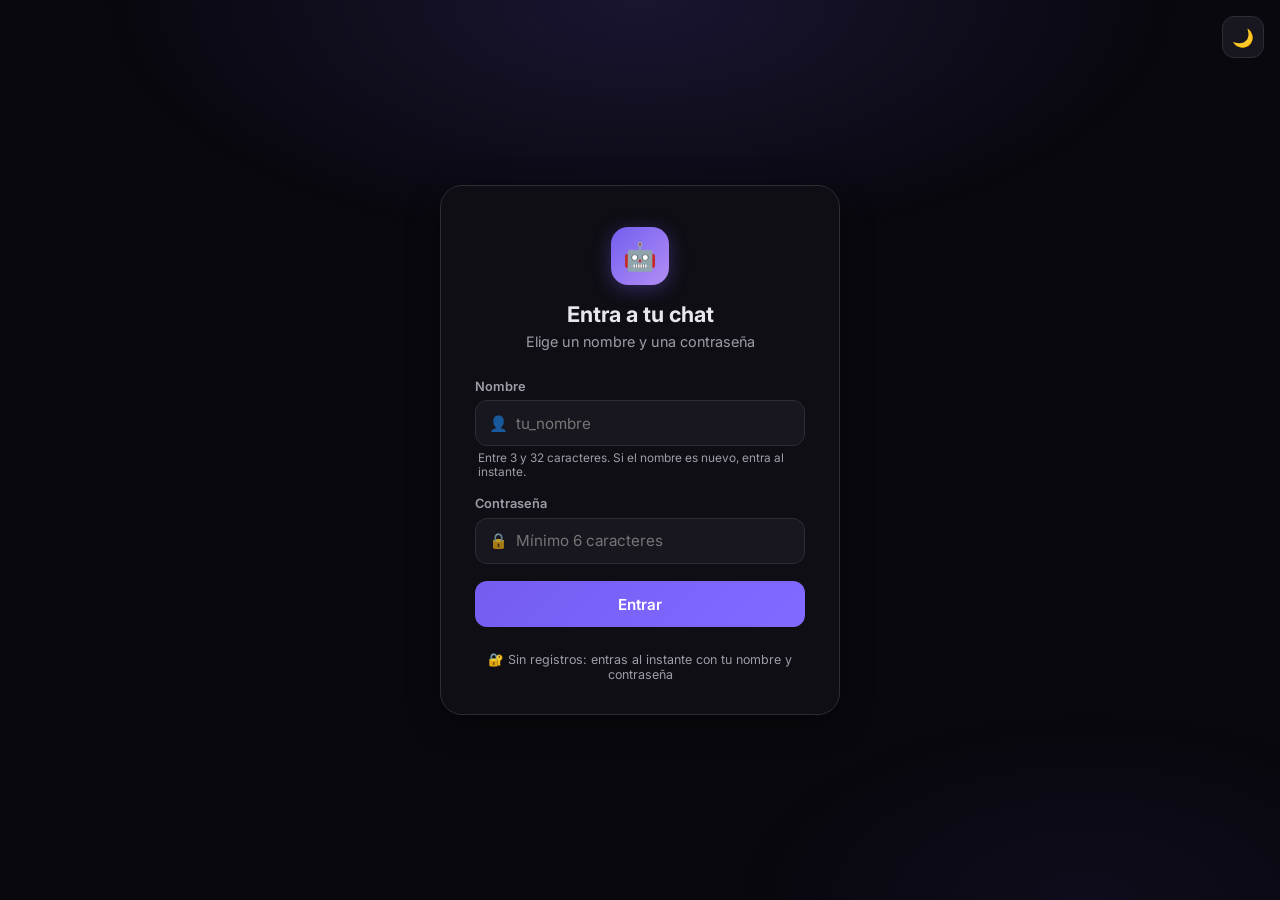
==== commit 99170101: "Global user fix" ====
--- a/page/register/register.html
+++ b/page/register/register.html
@@ -10,7 +10,7 @@
     <meta name="color-scheme" content="dark light">
     <meta name="referrer" content="strict-origin-when-cross-origin">
 
-    <title>Acceder — Chatbot</title>
+    <title>Entrar — Chatbot</title>
 
     <link rel="icon" type="image/svg+xml" href="../../ass/img/favicon.svg">
     <link rel="stylesheet" href="../../ass/css/style.css">
@@ -36,8 +36,8 @@
         <div class="auth-card glass-effect">
             <div class="auth-header">
                 <div class="auth-logo animate-bounce" aria-hidden="true">🤖</div>
-                <h1 id="auth-title" class="animate-fade-in">Bienvenido de nuevo</h1>
-                <p id="auth-sub" class="sub animate-fade-in-delay">Inicia sesión para continuar tu conversación</p>
+                <h1 id="auth-title" class="animate-fade-in">Entra a tu chat</h1>
+                <p id="auth-sub" class="sub animate-fade-in-delay">Elige un nombre y una contraseña</p>
             </div>
 
             <div class="auth-error-box hidden" id="auth-error" role="alert" aria-live="assertive">
@@ -45,25 +45,24 @@
                 <span class="error-message"></span>
             </div>
 
-            <!-- Formulario Login -->
+            <!-- Formulario único: nombre + contraseña (sin registro) -->
             <form id="login-form" class="animate-slide-up" novalidate aria-labelledby="auth-title">
                 <div class="input-group">
-                    <label for="login-user">Usuario</label>
+                    <label for="login-user">Nombre</label>
                     <div class="input-wrapper">
                         <span class="input-icon" aria-hidden="true">👤</span>
                         <input type="text" id="login-user" name="username" required autocomplete="username"
-                               minlength="3" maxlength="32" placeholder="tu_usuario"
+                               minlength="3" maxlength="32" placeholder="tu_nombre"
                                aria-describedby="login-user-hint">
                     </div>
-                    <!-- NUEVO: pista de formato accesible -->
-                    <p class="input-hint" id="login-user-hint">Entre 3 y 32 caracteres</p>
+                    <p class="input-hint" id="login-user-hint">Entre 3 y 32 caracteres. Si el nombre es nuevo, entra al instante.</p>
                 </div>
                 <div class="input-group">
                     <label for="login-pass">Contraseña</label>
                     <div class="input-wrapper">
                         <span class="input-icon" aria-hidden="true">🔒</span>
-                        <input type="password" id="login-pass" name="password" required
-                               autocomplete="current-password" placeholder="••••••••">
+                        <input type="password" id="login-pass" name="password" required minlength="6"
+                               autocomplete="current-password" placeholder="Mínimo 6 caracteres">
                     </div>
                 </div>
                 <button type="submit" class="btn-primary btn-animated" id="login-submit">
@@ -72,57 +71,8 @@
                 </button>
             </form>
 
-            <!-- Formulario Registro -->
-            <form id="register-form" class="hidden animate-slide-up" novalidate>
-                <div class="input-group">
-                    <label for="reg-user">Elige un usuario</label>
-                    <div class="input-wrapper">
-                        <span class="input-icon" aria-hidden="true">👤</span>
-                        <input type="text" id="reg-user" name="new-username" required minlength="3" maxlength="32"
-                               autocomplete="off" placeholder="nuevo_usuario"
-                               aria-describedby="reg-user-hint">
-                    </div>
-                    <p class="input-hint" id="reg-user-hint">Entre 3 y 32 caracteres</p>
-                </div>
-                <div class="input-group">
-                    <label for="reg-pass">Elige una contraseña</label>
-                    <div class="input-wrapper">
-                        <span class="input-icon" aria-hidden="true">🔒</span>
-                        <input type="password" id="reg-pass" name="new-password" required minlength="6" maxlength="72"
-                               autocomplete="new-password" placeholder="Mínimo 6 caracteres"
-                               aria-describedby="reg-pass-strength">
-                    </div>
-                    <div class="strength-meter hidden" id="reg-pass-strength" aria-live="polite">
-                        <div class="strength-bars" data-level="0">
-                            <span></span><span></span><span></span><span></span>
-                        </div>
-                        <span class="strength-label">Seguridad de la contraseña</span>
-                    </div>
-                </div>
-                <div class="input-group">
-                    <label for="reg-pass-confirm">Confirmar contraseña</label>
-                    <div class="input-wrapper">
-                        <span class="input-icon" aria-hidden="true">✓</span>
-                        <input type="password" id="reg-pass-confirm" name="password-confirm" required
-                               autocomplete="new-password" placeholder="Repite la contraseña">
-                    </div>
-                </div>
-                <button type="submit" class="btn-primary btn-animated" id="reg-submit">
-                    <span class="btn-text">Crear cuenta</span>
-                    <span class="btn-loader hidden" aria-hidden="true">⏳</span>
-                </button>
-            </form>
-
-            <div class="auth-divider" aria-hidden="true">
-                <span>o</span>
-            </div>
-
-            <p class="auth-switch" id="auth-switch">
-                ¿No tienes cuenta? <a href="#" id="toggle-link" tabindex="0">Regístrate</a>
-            </p>
-
             <div class="auth-footer">
-                <p class="text-muted">🔐 Datos están encriptados y nunca compartidos</p>
+                <p class="text-muted">🔐 Sin registros: entras al instante con tu nombre y contraseña</p>
             </div>
         </div>
     </main>
